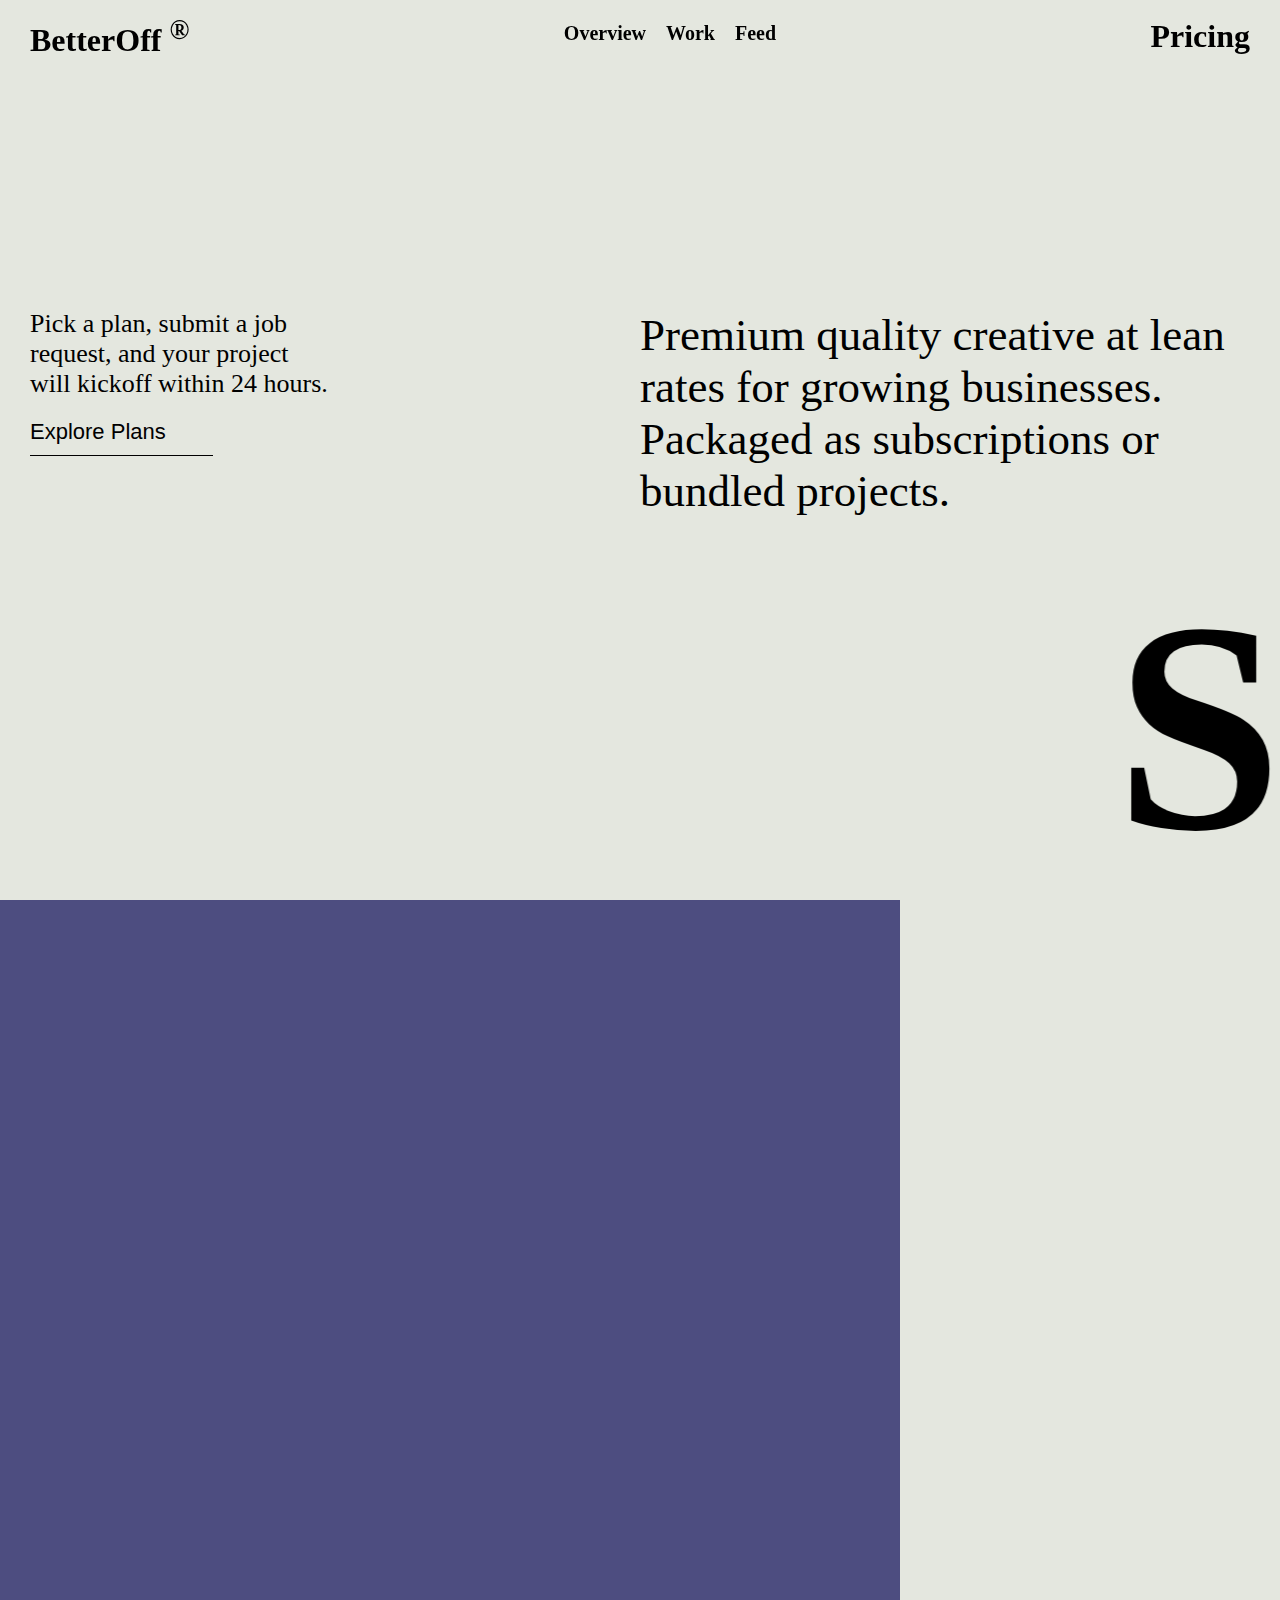
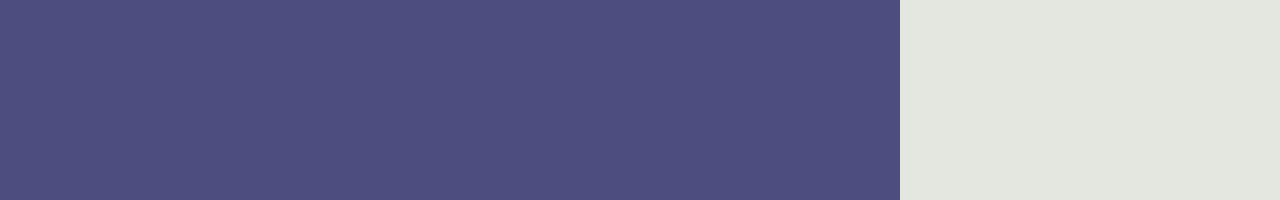
==== project2.html @ 31722f2a "Page1" ====
<!DOCTYPE html>
<html lang="en">
    <head>
        <meta charset="UTF-8" />
        <meta name="viewport" content="width=device-width, initial-scale=1.0" />
        <title>Clone Website</title>
        <link
    href="https://cdn.jsdelivr.net/npm/remixicon@4.3.0/fonts/remixicon.css"
    rel="stylesheet"
/>
        <link rel="stylesheet" href="project2.css" />
    </head>
    <body>
        <nav>
            <h1>BetterOff <sup>&#174;</sup></h1>
            <ul>
                <li>Overview</li>
                <li>Work</li>
                <li>Feed</li>
            </ul>
            <h1>Pricing</h1>
        </nav>

        <div class="page1">
            <div style="height: 30%"></div>
            <div class="content">
                <div class="left">
                    <p>
                        Pick a plan, submit a job request, and your project will kickoff within 24 hours.
                    </p>
                    <button>
                        Explore Plans <i class="ri-arrow-right-line"></i>
                    </button>
                </div>
                <h1 class="right">
                    Premium quality creative at lean rates
                    for growing businesses. Packaged as
                    subscriptions or bundled projects.
                </h1>
            </div>
            <marquee scrollamount="20" behavior="" direction=""
                >SUBSCRIBE
                <img
                    src="https://plus.unsplash.com/premium_photo-1682633117352-f94fecd90abe?q=80&w=1932&auto=format&fit=crop&ixlib=rb-4.0.3&ixid=M3wxMjA3fDB8MHxwaG90by1wYWdlfHx8fGVufDB8fHx8fA%3D%3D"
                    alt=""
            /></marquee>
            </div>

            <div class="page2">
                
            </div>
    </body>
</html>
---- project2.css ----
* {
    margin: 0;
    padding: 0;
    box-sizing: border-box;
}
html,
body {
    height: 100%;
    width: 100%;
}
body {
    background-color: #e4e7df;
    font-family: "gilroy";
}

nav {
    width: 100%;
    padding: 15px 30px;
    display: flex;
    justify-content: space-between;
    align-items: center;
    position: fixed;
    top: 0;
    z-index: 100;
}

nav > ul {
    display: flex;
    align-items: center;
    list-style: none;
    gap: 20px;
    font-size: 20px;
    font-weight: 600;
}

nav ul li {
    padding-bottom: 5px;
    border-bottom: 1px solid transparent;
    /* transition: 1s 0.5s linear; */
    transition: 1s all;
}

nav ul li:hover {
    cursor: pointer;
    border-bottom: 1px solid black;
}

.page1 {
    width: 100vw;
    height: 100vh;
    display: flex;
    flex-direction: column;
    justify-content: space-between;
}

.content {
    padding: 10px 30px;
    width: 100%;
    display: flex;
}

.content .left {
    width: 60%;
}

.content .left p {
    width: 50%;
    font-size: 26px;
    margin-bottom: 20px;
}

.content .left button {
    font-size: 22px;
    background-color: transparent;
    border: none;
    width: 30%;
    border-bottom: 1px solid black;
    padding-bottom: 10px;
    display: flex;
    justify-content: space-between;
}

.content .right {
    width: 60%;
    font-size: 45px;
    font-weight: 500;
}

.page1 marquee {
    display: flex;
    align-items: center;
    font-size: 300px;
    font-weight: 900;
    font-family: montserrat;
}

.page1 marquee img {
    height: 210px;
}



.page2{
    width: 100vh;
    height: 100vh;
    background-color: rgb(77, 77, 128);
}
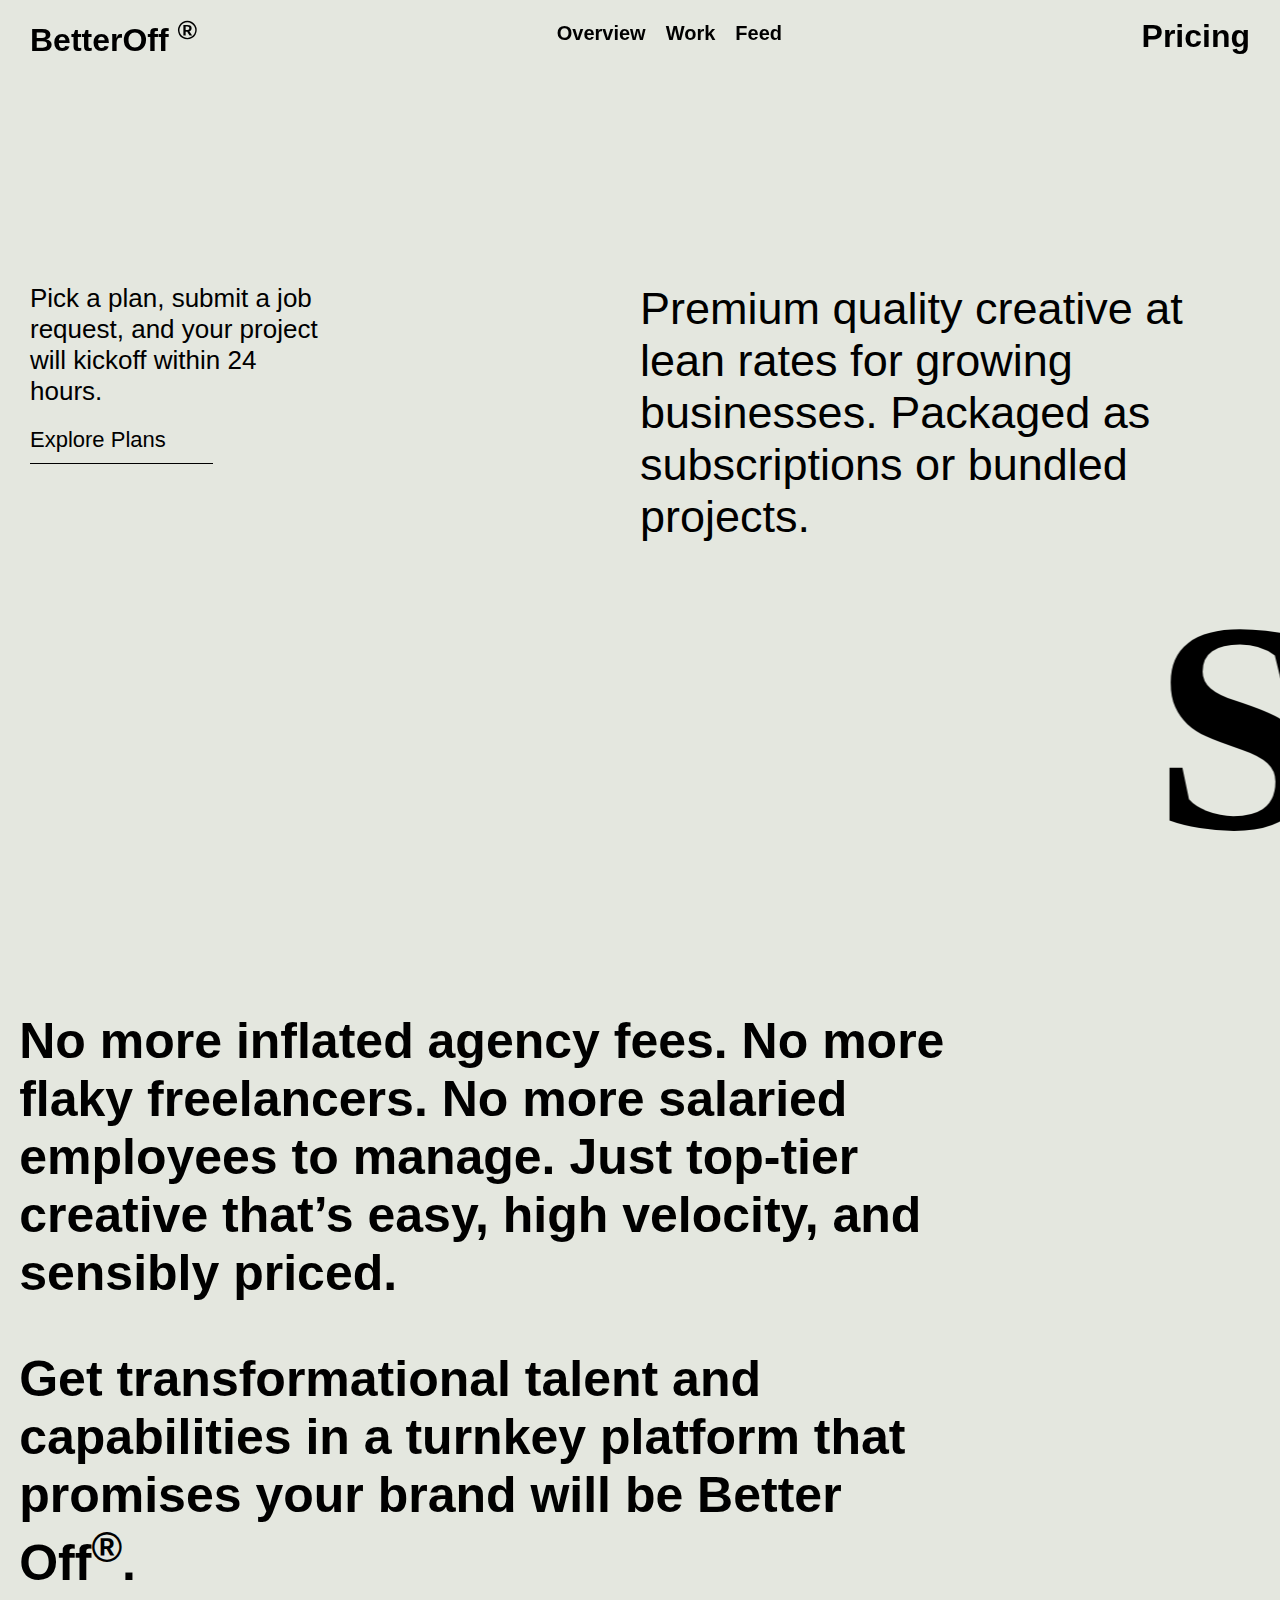
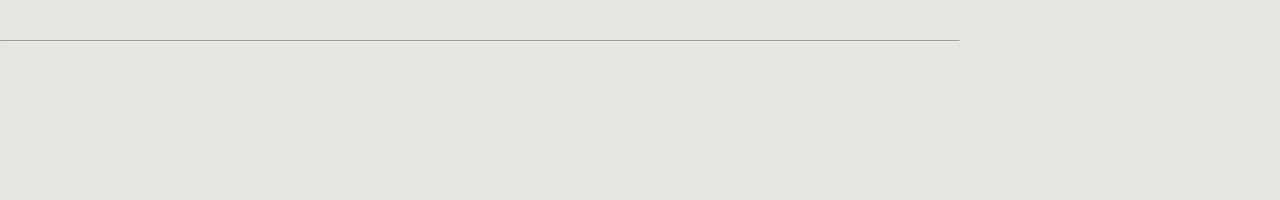
==== commit 13e05a11: "page2" ====
--- a/project2.html
+++ b/project2.html
@@ -38,7 +38,7 @@
                     subscriptions or bundled projects.
                 </h1>
             </div>
-            <marquee scrollamount="20" behavior="" direction=""
+            <marquee scrollamount="15" behavior="" direction=""
                 >SUBSCRIBE
                 <img
                     src="https://plus.unsplash.com/premium_photo-1682633117352-f94fecd90abe?q=80&w=1932&auto=format&fit=crop&ixlib=rb-4.0.3&ixid=M3wxMjA3fDB8MHxwaG90by1wYWdlfHx8fGVufDB8fHx8fA%3D%3D"
@@ -47,7 +47,16 @@
             </div>
 
             <div class="page2">
-                
+                <h1>No more inflated agency fees. No more flaky
+                    freelancers. No more salaried employees to
+                    manage. Just top-tier creative that’s easy,
+                    high velocity, and sensibly priced.
+                </h1>
+                <h1>Get transformational talent and capabilities
+                    in a turnkey platform that promises your
+                    brand will be Better Off<sup>&#174;</sup>.
+                </h1>
+                <hr>
             </div>
     </body>
 </html> --- a/project2.css
+++ b/project2.css
@@ -10,7 +10,7 @@
 }
 body {
     background-color: #e4e7df;
-    font-family: "gilroy";
+    font-family: sans-serif;
 }
 
 nav {
@@ -33,6 +33,7 @@
     font-weight: 600;
 }
 
+
 nav ul li {
     padding-bottom: 5px;
     border-bottom: 1px solid transparent;
@@ -46,13 +47,12 @@
 }
 
 .page1 {
-    width: 100vw;
+    width: 100%;
     height: 100vh;
     display: flex;
     flex-direction: column;
     justify-content: space-between;
 }
-
 .content {
     padding: 10px 30px;
     width: 100%;
@@ -98,10 +98,19 @@
     height: 210px;
 }
 
+.page2{
+    height: 100%;
+    width: 75%;
+    padding-top: 5%;
+    font-size: 25px;
+}
 
+.page2 h1{
+    padding-top: 5%;
+    padding-left: 2%;
+}
 
-.page2{
-    width: 100vh;
-    height: 100vh;
-    background-color: rgb(77, 77, 128);
+.page2 > hr{
+    margin-top: 5%;
+    padding-left: 2%;
 }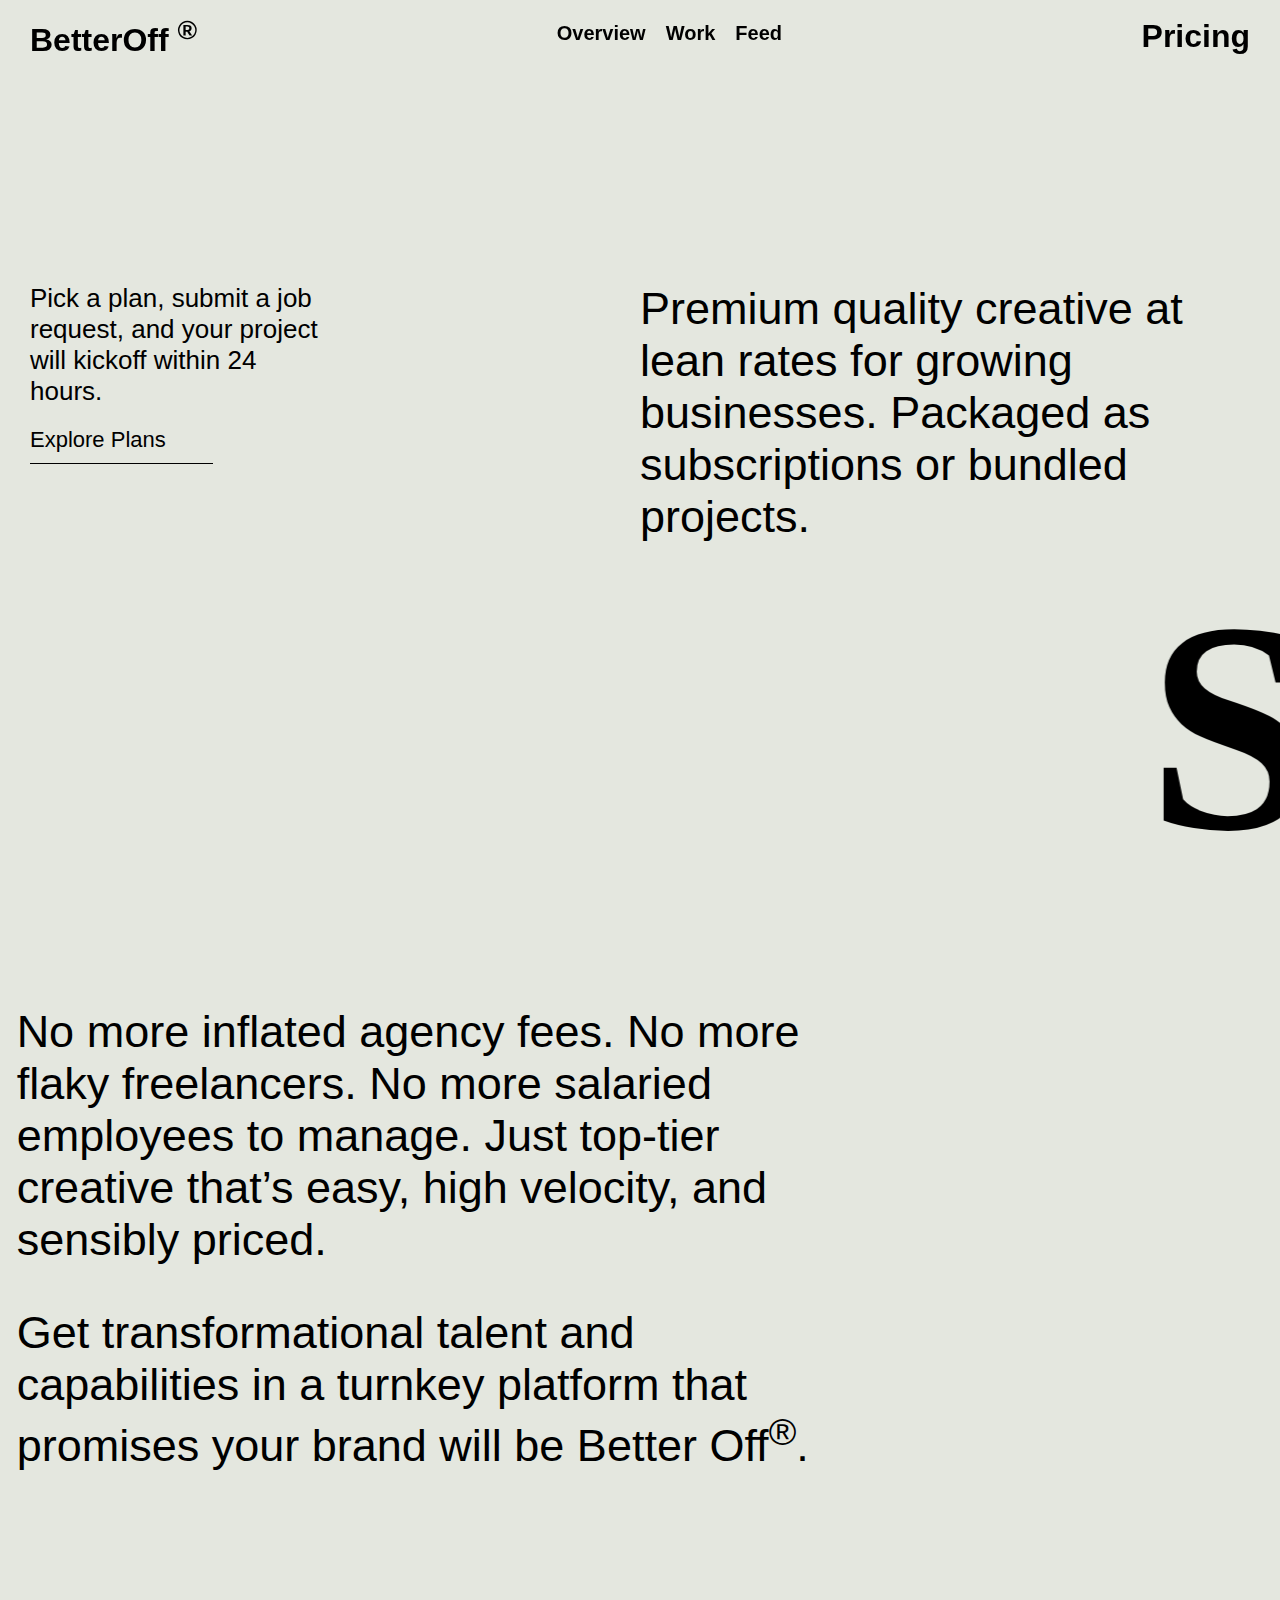
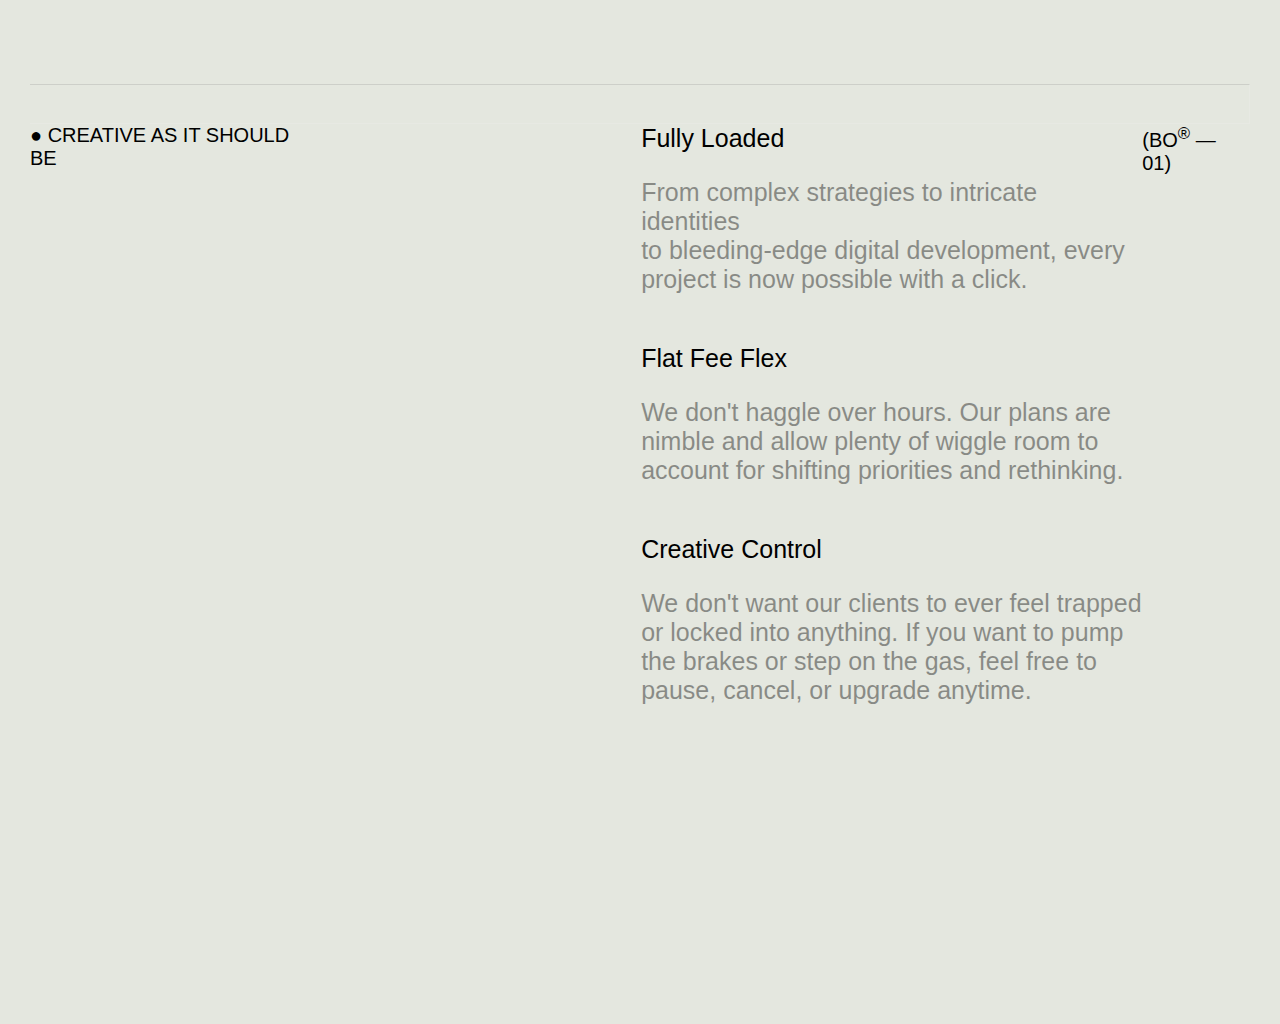
==== commit 219a4de4: "page3" ====
--- a/project2.html
+++ b/project2.html
@@ -47,16 +47,38 @@
             </div>
 
             <div class="page2">
-                <h1>No more inflated agency fees. No more flaky
+                <p>No more inflated agency fees. No more flaky
                     freelancers. No more salaried employees to
                     manage. Just top-tier creative that’s easy,
                     high velocity, and sensibly priced.
-                </h1>
-                <h1>Get transformational talent and capabilities
+                </p>
+                <p>Get transformational talent and capabilities
                     in a turnkey platform that promises your
                     brand will be Better Off<sup>&#174;</sup>.
-                </h1>
-                <hr>
+                </p>
+            </div>
+            <hr>
+            <div class="page3">
+                <div class="left">
+                    <h5>● Creative as it should be</h5>
+                </div>
+                <div class="center">
+                    <div class="upper">
+                        <h1>Fully Loaded</h1>
+                        <p>From complex strategies to intricate identities <br> to bleeding-edge digital development, every <br> project is now possible with a click.</p>
+                    </div>
+                    <div class="middle">
+                        <h1>Flat Fee Flex</h1>
+                        <p>We don't haggle over hours. Our plans are <br> nimble and allow plenty of wiggle room to <br> account for shifting priorities and rethinking.</p>
+                    </div>
+                    <div class="lower">
+                        <h1>Creative Control</h1>
+                        <p>We don't want our clients to ever feel trapped <br> or locked into anything. If you want to pump <br> the brakes or step on the gas, feel free to <br> pause, cancel, or upgrade anytime. </p>
+                    </div>
+                </div>
+                <div class="right">
+                    <h1>(BO<sup>&#174;</sup> — 01)</h1>
+                </div>
             </div>
     </body>
 </html> --- a/project2.css
+++ b/project2.css
@@ -99,18 +99,106 @@
 }
 
 .page2{
-    height: 100%;
-    width: 75%;
+    height: 80%;
+    width: 65%;
     padding-top: 5%;
     font-size: 25px;
-}
-
-.page2 h1{
+    /* background-color: brown; */
+}
+
+.page2 p{
     padding-top: 5%;
     padding-left: 2%;
-}
-
-.page2 > hr{
+    font-size: 45px;
+    font-weight: 500;
+}
+hr{
     margin-top: 5%;
-    padding-left: 2%;
-}+    /* padding: 2%; */
+    margin-left: 30px;
+    margin-right: 30px;
+    padding-bottom: 3%;
+    opacity: 0.3;
+    border-left: none;
+}
+
+.page3{
+    width: 100%;
+    height: 100%;
+    /* background-color: blueviolet; */
+    display: flex;
+    justify-content: space-between;
+}
+ 
+.page3 > .left{
+    /* background-color: rgb(135, 105, 60); */
+    margin-left: 30px;
+    margin-top: 0;
+}
+
+.page3 > .left h5{
+    font-size: 20px;
+    font-weight: 500;
+    text-transform: uppercase;
+}
+
+.page3 > .center{
+    /* background-color: brown; */
+    margin-left: 25%;
+}
+
+
+
+.page3 > .center > .upper h1{
+    font-size: 25px;
+    font-weight: 500;
+    padding-bottom: 25px;
+}
+
+.page3 > .center > .upper p{
+    font-size: 25px;
+    opacity: 0.4;
+    padding-bottom: 50px;
+}
+
+
+.page3 > .center > .middle h1{
+    font-size: 25px;
+    font-weight: 500;
+    padding-bottom: 25px;
+}
+
+.page3 > .center > .middle p{
+    font-size: 25px;
+    opacity: 0.4;
+    padding-bottom: 50px;
+}
+
+
+.page3 > .center > .lower h1{
+    font-size: 25px;
+    font-weight: 500;
+    padding-bottom: 25px;
+}
+
+.page3 > .center > .lower p{
+    font-size: 25px;
+    opacity: 0.4;
+    padding-bottom: 50px;
+}
+
+.page3 > .right h1{
+    font-size: 20px;
+    padding-right: 30px;
+    font-weight: 500;
+}
+
+
+
+
+
+
+
+
+
+
